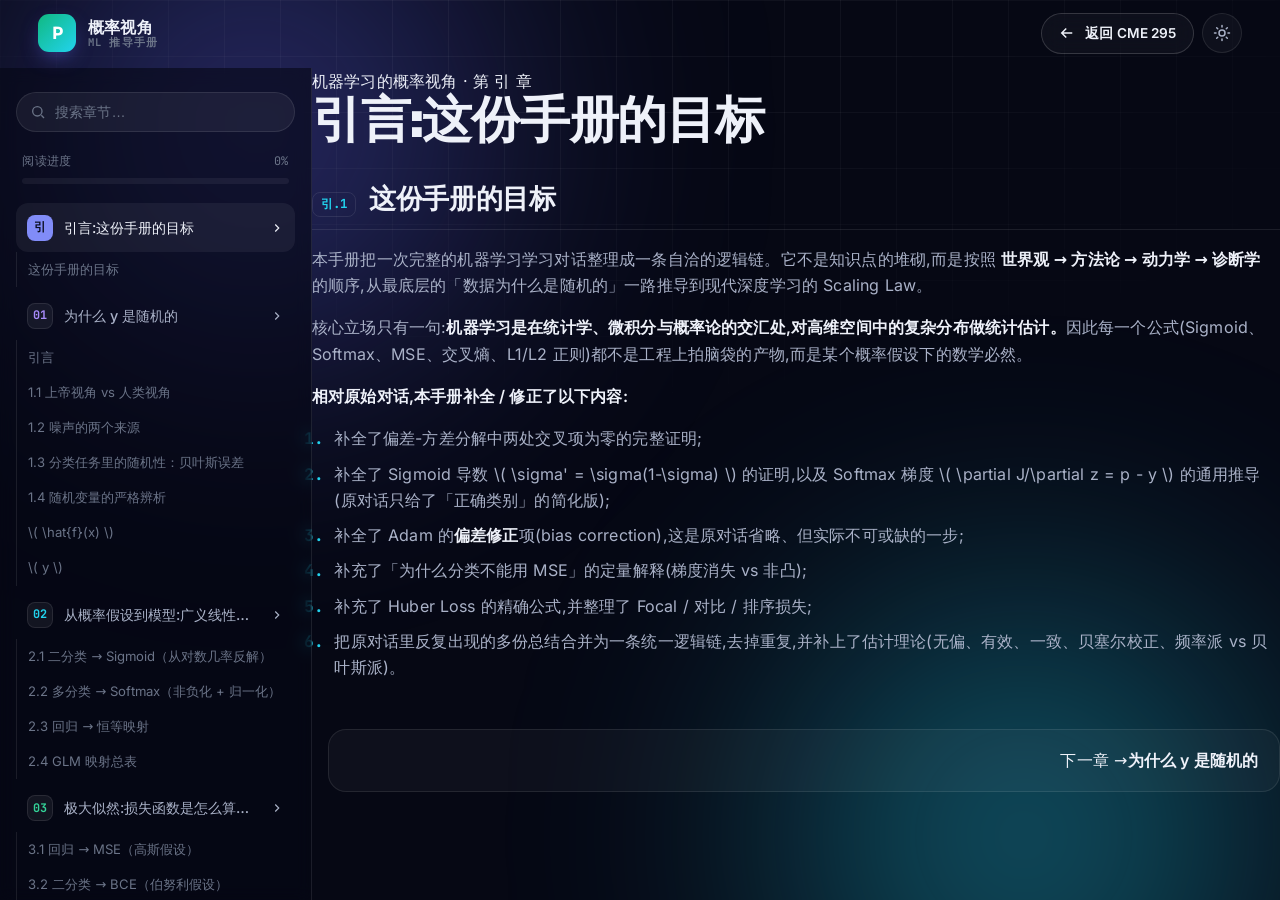
==== handbook.html @ c5d2d742 "Add standalone ML probability handbook (Chinese) + landing entry A companion study page at handbook." ====
<!DOCTYPE html>
<html lang="zh-CN" data-theme="dark">
<head>
  <meta charset="UTF-8" />
  <meta name="viewport" content="width=device-width, initial-scale=1.0" />
  <title>机器学习的概率视角 · 硬核推导手册</title>
  <meta name="description" content="从「承认 y 是随机的」到 Scaling Law 的完整逻辑链 —— 一份把机器学习当成高维空间统计估计来讲的中文推导手册。CME 295 学习站的数学基础篇。" />
  <meta name="theme-color" content="#060814" />
  <meta property="og:type" content="website" />
  <meta property="og:title" content="机器学习的概率视角 · 硬核推导手册" />
  <meta property="og:description" content="从「承认 y 是随机的」到 Scaling Law 的完整逻辑链。" />
  <meta property="og:image" content="https://jliu17456-ai.github.io/stanford-cme295-llm/assets/og.png" />
  <meta name="twitter:card" content="summary_large_image" />
  <meta name="twitter:image" content="https://jliu17456-ai.github.io/stanford-cme295-llm/assets/og.png" />
  <link rel="icon" href="data:image/svg+xml,<svg xmlns='http://www.w3.org/2000/svg' viewBox='0 0 100 100'><rect width='100' height='100' rx='24' fill='%2310b981'/><text x='50' y='70' font-size='52' text-anchor='middle' fill='white' font-family='sans-serif' font-weight='bold'>P</text></svg>" />

  <link rel="stylesheet" href="css/fonts.css" />
  <link rel="stylesheet" href="css/main.css" />

  <!-- MathJax -->
  <script>
    window.MathJax = {
      tex: { inlineMath: [["\\(", "\\)"]], displayMath: [["\\[", "\\]"]] },
      options: { skipHtmlTags: ["script", "noscript", "style", "textarea", "pre", "code"] },
      svg: { fontCache: "global" },
      startup: { typeset: false },
    };
  </script>
  <script async src="vendor/mathjax/tex-svg.js"></script>
</head>
<body>
  <div class="bg-aurora"></div>
  <div class="bg-grid"></div>
  <div class="read-progress" id="readProgress" aria-hidden="true"></div>

  <!-- NAV -->
  <header class="nav scrolled" id="nav">
    <div class="container">
      <a class="brand" href="index.html" aria-label="返回首页">
        <span class="brand-logo" style="background:linear-gradient(135deg,#10b981,#22d3ee);">P</span>
        <span class="brand-text"><b>概率视角</b><span>ML 推导手册</span></span>
      </a>
      <div style="display:flex;gap:.5rem;align-items:center;margin-left:auto;">
        <a class="btn btn-ghost" href="index.html" style="padding:.5rem 1rem;font-size:.85rem;">
          <svg viewBox="0 0 24 24" width="16" height="16" fill="none" stroke="currentColor" stroke-width="2"><path d="M19 12H5M11 6l-6 6 6 6"/></svg>
          <span>返回 CME 295</span>
        </a>
        <button class="icon-btn" id="themeBtn" title="切换主题"></button>
      </div>
    </div>
  </header>

  <!-- MOBILE BAR -->
  <div class="mobile-bar">
    <button class="menu-btn" id="sidebarToggle">
      <svg viewBox="0 0 24 24" fill="none" stroke="currentColor" stroke-width="2"><path d="M3 12h18M3 6h18M3 18h18"/></svg>
      <span>目录</span>
    </button>
    <span class="mb-title" id="mobileTitle"></span>
  </div>

  <div class="sidebar-backdrop" id="backdrop"></div>

  <!-- SHELL -->
  <div class="learn-shell">
    <aside class="sidebar" id="sidebar">
      <div class="search-box">
        <svg viewBox="0 0 24 24" fill="none" stroke="currentColor" stroke-width="2"><circle cx="11" cy="11" r="7"/><path d="M21 21l-4-4"/></svg>
        <input type="search" id="search" placeholder="搜索章节…" aria-label="搜索" />
      </div>

      <div class="progress-wrap">
        <div class="progress-label">
          <span>阅读进度</span>
          <span id="progressPct">0%</span>
        </div>
        <div class="progress-track"><div class="progress-fill" id="progressFill"></div></div>
      </div>

      <nav id="navTree" aria-label="手册目录"><!-- rendered by JS --></nav>

      <div class="sidebar-foot">
        <div class="kbd-hints">
          <kbd>←</kbd><kbd>→</kbd>
          <span style="font-size:.68rem;color:var(--text-faint);align-self:center;">切换章节 · </span>
          <kbd>/</kbd>
          <span style="font-size:.68rem;color:var(--text-faint);align-self:center;">搜索</span>
        </div>
      </div>
    </aside>

    <main class="content" id="content"><!-- rendered by JS --></main>
  </div>

  <script src="js/handbook.js"></script>
  <script src="js/common.js"></script>
  <script src="js/handbook-page.js"></script>
</body>
</html>
---- css/fonts.css ----
/* Self-hosted fonts (latin subset) — no external CDN dependency.
   Sora = display/headings · Inter = body · JetBrains Mono = code/labels. */

@font-face { font-family: "Sora"; font-style: normal; font-weight: 400; font-display: swap; src: url("../vendor/fonts/sora-latin-400-normal.woff2") format("woff2"); }
@font-face { font-family: "Sora"; font-style: normal; font-weight: 500; font-display: swap; src: url("../vendor/fonts/sora-latin-500-normal.woff2") format("woff2"); }
@font-face { font-family: "Sora"; font-style: normal; font-weight: 600; font-display: swap; src: url("../vendor/fonts/sora-latin-600-normal.woff2") format("woff2"); }
@font-face { font-family: "Sora"; font-style: normal; font-weight: 700; font-display: swap; src: url("../vendor/fonts/sora-latin-700-normal.woff2") format("woff2"); }
@font-face { font-family: "Sora"; font-style: normal; font-weight: 800; font-display: swap; src: url("../vendor/fonts/sora-latin-800-normal.woff2") format("woff2"); }

@font-face { font-family: "Inter"; font-style: normal; font-weight: 400; font-display: swap; src: url("../vendor/fonts/inter-latin-400-normal.woff2") format("woff2"); }
@font-face { font-family: "Inter"; font-style: normal; font-weight: 500; font-display: swap; src: url("../vendor/fonts/inter-latin-500-normal.woff2") format("woff2"); }
@font-face { font-family: "Inter"; font-style: normal; font-weight: 600; font-display: swap; src: url("../vendor/fonts/inter-latin-600-normal.woff2") format("woff2"); }

@font-face { font-family: "JetBrains Mono"; font-style: normal; font-weight: 400; font-display: swap; src: url("../vendor/fonts/jetbrains-mono-latin-400-normal.woff2") format("woff2"); }
@font-face { font-family: "JetBrains Mono"; font-style: normal; font-weight: 600; font-display: swap; src: url("../vendor/fonts/jetbrains-mono-latin-600-normal.woff2") format("woff2"); }
@font-face { font-family: "JetBrains Mono"; font-style: normal; font-weight: 700; font-display: swap; src: url("../vendor/fonts/jetbrains-mono-latin-700-normal.woff2") format("woff2"); }
---- css/main.css ----
/* =============================================================================
   CME 295 · Transformers & LLMs — Learning Site
   Design system + components. Dark-first, with a light theme via [data-theme].
   ========================================================================== */

/* ---------- Design tokens ---------- */
:root {
  /* Brand gradient */
  --grad-1: #6366f1; /* indigo  */
  --grad-2: #8b5cf6; /* violet  */
  --grad-3: #22d3ee; /* cyan    */
  --grad-warm: #f472b6; /* pink accent */
  --cardinal: #b3242b; /* Stanford cardinal */

  /* Dark theme (default) */
  --bg: #060814;
  --bg-2: #0a0e1f;
  --surface: rgba(255, 255, 255, 0.035);
  --surface-2: rgba(255, 255, 255, 0.06);
  --surface-solid: #11152a;
  --border: rgba(255, 255, 255, 0.09);
  --border-strong: rgba(255, 255, 255, 0.16);
  --text: #eef1f9;
  --text-dim: #aab2c8;
  --text-faint: #6b7488;
  --shadow: 0 24px 60px -20px rgba(0, 0, 0, 0.7);
  --glow: 0 0 0 1px rgba(139, 92, 246, 0.25), 0 18px 50px -16px rgba(99, 102, 241, 0.45);

  /* Type */
  --font-display: "Sora", "Inter", system-ui, -apple-system, sans-serif;
  --font-body: "Inter", system-ui, -apple-system, "Segoe UI", sans-serif;
  --font-mono: "JetBrains Mono", "SFMono-Regular", ui-monospace, monospace;

  /* Layout */
  --maxw: 1180px;
  --radius: 18px;
  --radius-sm: 12px;
  --radius-lg: 28px;
  --nav-h: 68px;
  --ease: cubic-bezier(0.22, 1, 0.36, 1);
}

[data-theme="light"] {
  --bg: #f7f8fc;
  --bg-2: #eef1f9;
  --surface: rgba(20, 24, 48, 0.025);
  --surface-2: rgba(20, 24, 48, 0.05);
  --surface-solid: #ffffff;
  --border: rgba(15, 20, 45, 0.1);
  --border-strong: rgba(15, 20, 45, 0.18);
  --text: #0e1430;
  --text-dim: #4a5374;
  --text-faint: #8089a3;
  --shadow: 0 24px 50px -24px rgba(30, 30, 80, 0.25);
  --glow: 0 0 0 1px rgba(139, 92, 246, 0.2), 0 18px 44px -18px rgba(99, 102, 241, 0.3);
}

/* ---------- Reset ---------- */
*,
*::before,
*::after { box-sizing: border-box; }
* { margin: 0; }
html { scroll-behavior: smooth; -webkit-text-size-adjust: 100%; scroll-padding-top: calc(var(--nav-h) + 14px); }
html:focus-within { scroll-behavior: smooth; }

body {
  font-family: var(--font-body);
  background: var(--bg);
  color: var(--text);
  line-height: 1.65;
  font-size: 16px;
  letter-spacing: 0.01em;
  -webkit-font-smoothing: antialiased;
  text-rendering: optimizeLegibility;
  overflow-x: hidden;
  min-height: 100vh;
  transition: background 0.5s var(--ease), color 0.3s var(--ease);
}

img,
svg { display: block; max-width: 100%; }
a { color: inherit; text-decoration: none; }
button { font: inherit; cursor: pointer; border: none; background: none; color: inherit; }
ul { list-style: none; padding: 0; }

::selection { background: rgba(139, 92, 246, 0.35); color: #fff; }

/* ---------- Ambient background ---------- */
.bg-aurora {
  position: fixed;
  inset: 0;
  z-index: -2;
  overflow: hidden;
  pointer-events: none;
}
.bg-aurora::before,
.bg-aurora::after {
  content: "";
  position: absolute;
  width: 60vw;
  height: 60vw;
  border-radius: 50%;
  filter: blur(120px);
  opacity: 0.5;
  will-change: transform;
}
.bg-aurora::before {
  top: -20vw;
  left: -10vw;
  background: radial-gradient(circle, var(--grad-1), transparent 65%);
  animation: drift1 22s ease-in-out infinite alternate;
}
.bg-aurora::after {
  bottom: -25vw;
  right: -10vw;
  background: radial-gradient(circle, var(--grad-3), transparent 65%);
  animation: drift2 26s ease-in-out infinite alternate;
}
[data-theme="light"] .bg-aurora::before,
[data-theme="light"] .bg-aurora::after { opacity: 0.28; }

.bg-grid {
  position: fixed;
  inset: 0;
  z-index: -1;
  pointer-events: none;
  background-image:
    linear-gradient(to right, var(--border) 1px, transparent 1px),
    linear-gradient(to bottom, var(--border) 1px, transparent 1px);
  background-size: 56px 56px;
  -webkit-mask-image: radial-gradient(ellipse 80% 60% at 50% 0%, #000 25%, transparent 80%);
  mask-image: radial-gradient(ellipse 80% 60% at 50% 0%, #000 25%, transparent 80%);
  opacity: 0.5;
}

@keyframes drift1 {
  to { transform: translate(12vw, 10vh) scale(1.15); }
}
@keyframes drift2 {
  to { transform: translate(-10vw, -8vh) scale(1.2); }
}

/* ---------- Utilities ---------- */
.container { width: min(var(--maxw), 92vw); margin-inline: auto; }
.gradient-text {
  background: linear-gradient(120deg, var(--grad-1), var(--grad-2) 45%, var(--grad-3));
  -webkit-background-clip: text;
  background-clip: text;
  color: transparent;
}
.eyebrow {
  display: inline-flex;
  align-items: center;
  gap: 0.5rem;
  font-family: var(--font-mono);
  font-size: 0.72rem;
  letter-spacing: 0.22em;
  text-transform: uppercase;
  color: var(--text-dim);
  padding: 0.4rem 0.85rem;
  border: 1px solid var(--border);
  border-radius: 100px;
  background: var(--surface);
  backdrop-filter: blur(8px);
}
.eyebrow .dot {
  width: 7px; height: 7px; border-radius: 50%;
  background: var(--grad-3);
  box-shadow: 0 0 12px var(--grad-3);
  animation: pulse 2.4s ease-in-out infinite;
}
@keyframes pulse { 50% { opacity: 0.35; transform: scale(0.8); } }

/* ---------- Buttons ---------- */
.btn {
  display: inline-flex;
  align-items: center;
  gap: 0.55rem;
  padding: 0.85rem 1.5rem;
  border-radius: 100px;
  font-weight: 600;
  font-size: 0.95rem;
  letter-spacing: 0.01em;
  transition: transform 0.25s var(--ease), box-shadow 0.25s var(--ease), background 0.25s var(--ease);
  white-space: nowrap;
}
.btn svg { width: 18px; height: 18px; }
.btn-primary {
  background: linear-gradient(120deg, var(--grad-1), var(--grad-2) 55%, var(--grad-3));
  color: #fff;
  box-shadow: 0 12px 30px -10px rgba(99, 102, 241, 0.7);
  background-size: 160% 160%;
}
.btn-primary:hover {
  transform: translateY(-2px);
  box-shadow: 0 18px 40px -10px rgba(139, 92, 246, 0.8);
  background-position: 100% 0;
}
.btn-ghost {
  background: var(--surface);
  border: 1px solid var(--border-strong);
  color: var(--text);
  backdrop-filter: blur(10px);
}
.btn-ghost:hover { transform: translateY(-2px); background: var(--surface-2); border-color: var(--grad-2); }

/* ---------- Navbar ---------- */
.nav {
  position: sticky;
  top: 0;
  z-index: 100;
  height: var(--nav-h);
  display: flex;
  align-items: center;
  transition: background 0.3s var(--ease), border-color 0.3s var(--ease), backdrop-filter 0.3s;
  border-bottom: 1px solid transparent;
}
.nav.scrolled {
  background: color-mix(in srgb, var(--bg) 72%, transparent);
  backdrop-filter: blur(18px) saturate(150%);
  border-bottom-color: var(--border);
}
.nav .container { display: flex; align-items: center; gap: 1.5rem; width: min(1280px, 94vw); }
.brand { display: flex; align-items: center; gap: 0.7rem; font-family: var(--font-display); font-weight: 700; }
.brand-logo {
  width: 38px; height: 38px;
  border-radius: 11px;
  display: grid; place-items: center;
  background: linear-gradient(135deg, var(--grad-1), var(--grad-3));
  color: #fff;
  font-size: 1.05rem;
  box-shadow: 0 8px 22px -8px rgba(99, 102, 241, 0.8);
  flex: none;
}
.brand-text { display: flex; flex-direction: column; line-height: 1.05; }
.brand-text b { font-size: 1.02rem; letter-spacing: 0.02em; }
.brand-text span { font-size: 0.66rem; color: var(--text-faint); font-family: var(--font-mono); letter-spacing: 0.12em; }
.nav-links { display: flex; gap: 0.35rem; margin-left: auto; align-items: center; }
.nav-links a {
  padding: 0.5rem 0.9rem;
  border-radius: 100px;
  font-size: 0.9rem;
  color: var(--text-dim);
  font-weight: 500;
  transition: color 0.2s, background 0.2s;
}
.nav-links a:hover { color: var(--text); background: var(--surface); }
.icon-btn {
  width: 40px; height: 40px;
  border-radius: 50%;
  display: grid; place-items: center;
  background: var(--surface);
  border: 1px solid var(--border);
  color: var(--text-dim);
  transition: all 0.25s var(--ease);
}
.icon-btn:hover { color: var(--text); border-color: var(--grad-2); transform: translateY(-1px); }
.icon-btn svg { width: 18px; height: 18px; }
.lang-btn { width: auto; padding: 0 0.85rem; font-family: var(--font-mono); font-size: 0.78rem; font-weight: 600; letter-spacing: 0.05em; }

.nav-toggle { display: none; }

/* ---------- Hero ---------- */
.hero { position: relative; padding: clamp(3.5rem, 9vw, 7rem) 0 clamp(3rem, 6vw, 5rem); overflow: hidden; }
.hero-canvas {
  position: absolute; inset: 0; width: 100%; height: 100%;
  z-index: 0; pointer-events: none; opacity: 0.9;
  -webkit-mask-image: radial-gradient(120% 90% at 75% 35%, #000 30%, transparent 75%);
  mask-image: radial-gradient(120% 90% at 75% 35%, #000 30%, transparent 75%);
}
.hero-inner { max-width: 880px; position: relative; z-index: 1; }
.hero h1 {
  font-family: var(--font-display);
  font-weight: 800;
  font-size: clamp(2.6rem, 6.5vw, 5rem);
  line-height: 1.04;
  letter-spacing: -0.025em;
  margin: 1.4rem 0 1.2rem;
}
.hero p.lede {
  font-size: clamp(1.05rem, 2vw, 1.3rem);
  color: var(--text-dim);
  max-width: 640px;
  margin-bottom: 2.2rem;
}
.hero-cta { display: flex; flex-wrap: wrap; gap: 0.9rem; align-items: center; }
.hero-stats {
  display: flex;
  flex-wrap: wrap;
  gap: clamp(1.5rem, 4vw, 3rem);
  margin-top: 3.5rem;
  padding-top: 2.2rem;
  border-top: 1px solid var(--border);
}
.stat b {
  display: block;
  font-family: var(--font-display);
  font-size: clamp(1.6rem, 3.5vw, 2.3rem);
  font-weight: 700;
  line-height: 1;
}
.stat span { font-size: 0.82rem; color: var(--text-faint); letter-spacing: 0.04em; }

/* ---------- Section scaffolding ---------- */
.section { padding: clamp(3.5rem, 8vw, 6.5rem) 0; position: relative; }
.section-head { max-width: 680px; margin-bottom: 3rem; }
.section-head.center { margin-inline: auto; text-align: center; }
.section-head h2 {
  font-family: var(--font-display);
  font-weight: 700;
  font-size: clamp(1.9rem, 4vw, 2.9rem);
  letter-spacing: -0.02em;
  line-height: 1.1;
  margin: 0.9rem 0 0.8rem;
}
.section-head p { color: var(--text-dim); font-size: 1.05rem; }

/* ---------- Outcome cards ---------- */
.outcomes-grid {
  display: grid;
  grid-template-columns: repeat(auto-fit, minmax(240px, 1fr));
  gap: 1.2rem;
}
.outcome {
  padding: 1.8rem;
  border-radius: var(--radius);
  background: var(--surface);
  border: 1px solid var(--border);
  transition: transform 0.35s var(--ease), border-color 0.35s, background 0.35s;
}
.outcome:hover { transform: translateY(-5px); border-color: var(--border-strong); background: var(--surface-2); }
.outcome .ico {
  width: 48px; height: 48px;
  border-radius: 13px;
  display: grid; place-items: center;
  background: linear-gradient(135deg, rgba(99,102,241,0.22), rgba(34,211,238,0.18));
  border: 1px solid var(--border);
  margin-bottom: 1.1rem;
}
.outcome .ico svg { width: 24px; height: 24px; stroke: var(--grad-3); }
.outcome h3 { font-family: var(--font-display); font-size: 1.1rem; margin-bottom: 0.5rem; }
.outcome p { font-size: 0.92rem; color: var(--text-dim); }

/* ---------- Companion handbook band ---------- */
.companion { position: relative; display: block; overflow: hidden; border-radius: var(--radius-lg); border: 1px solid var(--border-strong); background: linear-gradient(135deg, color-mix(in srgb, #10b981 13%, var(--surface)), var(--surface) 60%); padding: clamp(1.6rem, 4vw, 3rem); box-shadow: var(--shadow); transition: transform 0.3s var(--ease), border-color 0.3s; }
.companion:hover { transform: translateY(-3px); border-color: color-mix(in srgb, #10b981 55%, var(--border-strong)); }
.companion-glow { position: absolute; right: -8%; top: -50%; width: 45%; height: 200%; background: radial-gradient(circle, rgba(16, 185, 129, 0.18), transparent 70%); pointer-events: none; }
.companion-main { position: relative; max-width: 760px; }
.companion h2 { font-size: clamp(1.6rem, 4vw, 2.5rem); margin: 0.3rem 0 0.7rem; line-height: 1.1; background: linear-gradient(120deg, #10b981, #22d3ee); -webkit-background-clip: text; background-clip: text; color: transparent; }
.companion p { color: var(--text-dim); margin-bottom: 1.2rem; max-width: 660px; }
.companion-stats { display: flex; flex-wrap: wrap; gap: 1.6rem; margin-bottom: 1.5rem; font-size: 0.9rem; color: var(--text-dim); align-items: baseline; }
.companion-stats b { font-family: var(--font-display); font-size: 1.35rem; color: var(--text); margin-right: 0.15rem; }
.companion-btn { background: linear-gradient(135deg, #10b981, #22d3ee) !important; box-shadow: 0 10px 30px -10px rgba(16, 185, 129, 0.7) !important; }

/* ---------- Interactive attention demo ---------- */
.attn {
  position: relative;
  max-width: 720px;
  margin: 0 auto;
  border-radius: var(--radius-lg);
  background: var(--surface);
  border: 1px solid var(--border);
  box-shadow: var(--shadow);
  overflow: hidden;
}
.attn-svg { position: absolute; inset: 0; width: 100%; height: 100%; z-index: 1; pointer-events: none; overflow: visible; }
.attn-sentence {
  position: relative; z-index: 2;
  display: flex; flex-wrap: wrap; gap: 0.6rem 0.7rem;
  justify-content: center; align-items: center;
  padding: 3.2rem 1.6rem 2.4rem;
}
.attn-token {
  position: relative;
  font-family: var(--font-display);
  font-size: clamp(1rem, 2.4vw, 1.45rem);
  font-weight: 600;
  padding: 0.5rem 0.85rem;
  border-radius: 12px;
  border: 1px solid var(--border);
  background: var(--surface-2);
  color: var(--text);
  cursor: pointer;
  overflow: hidden;
  transition: transform 0.2s var(--ease), background 0.25s var(--ease), border-color 0.25s, box-shadow 0.25s;
}
.attn-token:hover { transform: translateY(-2px); }
.attn-token .bar {
  position: absolute; left: 0; bottom: 0; height: 3px; width: 100%;
  background: linear-gradient(90deg, var(--grad-2), var(--grad-3));
  transform: scaleX(0); transform-origin: left;
  transition: transform 0.35s var(--ease);
}
.attn-token.is-query {
  background: linear-gradient(120deg, var(--grad-1), var(--grad-2) 55%, var(--grad-3)) !important;
  color: #fff;
  border-color: transparent !important;
  box-shadow: 0 10px 26px -10px rgba(139, 92, 246, 0.8);
  transform: translateY(-3px) scale(1.04);
}
.attn-token.is-query .bar { opacity: 0; }
.attn-foot {
  display: flex; flex-wrap: wrap; align-items: center; gap: 0.5rem;
  justify-content: center;
  padding: 0 1.5rem 1.7rem;
  font-size: 0.86rem; color: var(--text-dim);
}
.attn-foot .attn-q { font-family: var(--font-mono); font-size: 0.74rem; letter-spacing: 0.1em; text-transform: uppercase; color: var(--text-faint); }
.attn-foot strong { font-family: var(--font-display); color: var(--text); padding: 0.1rem 0.5rem; border-radius: 7px; background: var(--surface-2); border: 1px solid var(--border); }
.attn-foot .attn-tip { width: 100%; text-align: center; font-size: 0.78rem; color: var(--text-faint); margin-top: 0.2rem; }

/* ---------- Curriculum cards ---------- */
.lectures-grid {
  display: grid;
  grid-template-columns: repeat(auto-fill, minmax(330px, 1fr));
  gap: 1.3rem;
}
.lecture-card {
  position: relative;
  display: flex;
  flex-direction: column;
  padding: 1.7rem;
  border-radius: var(--radius);
  background: var(--surface);
  border: 1px solid var(--border);
  overflow: hidden;
  transition: transform 0.4s var(--ease), border-color 0.4s, box-shadow 0.4s;
}
.lecture-card::before {
  content: "";
  position: absolute;
  inset: 0;
  background: radial-gradient(120% 100% at 0 0, var(--accent-soft, rgba(99,102,241,0.12)), transparent 55%);
  opacity: 0;
  transition: opacity 0.4s var(--ease);
}
.lecture-card:hover { transform: translateY(-6px); border-color: var(--border-strong); box-shadow: var(--shadow); }
.lecture-card:hover::before { opacity: 1; }
.lecture-card > * { position: relative; z-index: 1; }
.lc-top { display: flex; align-items: center; justify-content: space-between; margin-bottom: 1rem; }
.lc-num {
  font-family: var(--font-display);
  font-size: 2.4rem;
  font-weight: 800;
  line-height: 1;
  background: linear-gradient(135deg, var(--accent, var(--grad-2)), transparent 140%);
  -webkit-background-clip: text;
  background-clip: text;
  color: transparent;
  opacity: 0.9;
}
.lc-meta { text-align: right; font-size: 0.72rem; color: var(--text-faint); font-family: var(--font-mono); }
.lc-meta .dur { display: inline-flex; align-items: center; gap: 0.3rem; }
.lecture-card h3 { font-family: var(--font-display); font-size: 1.22rem; margin-bottom: 0.5rem; line-height: 1.2; }
.lecture-card .tagline { font-size: 0.9rem; color: var(--text-dim); margin-bottom: 1.1rem; flex: 1; }
.lc-tags { display: flex; flex-wrap: wrap; gap: 0.4rem; margin-bottom: 1.2rem; }
.lc-tag {
  font-size: 0.7rem;
  padding: 0.25rem 0.6rem;
  border-radius: 100px;
  background: var(--surface-2);
  border: 1px solid var(--border);
  color: var(--text-dim);
  font-family: var(--font-mono);
}
.lc-go {
  display: inline-flex; align-items: center; gap: 0.45rem;
  font-size: 0.86rem; font-weight: 600;
  color: var(--accent, var(--grad-3));
  transition: gap 0.25s var(--ease);
}
.lecture-card:hover .lc-go { gap: 0.8rem; }

/* Accent palette per lecture */
.accent-indigo  { --accent: #818cf8; --accent-soft: rgba(99,102,241,0.16); }
.accent-violet  { --accent: #a78bfa; --accent-soft: rgba(139,92,246,0.16); }
.accent-cyan    { --accent: #22d3ee; --accent-soft: rgba(34,211,238,0.16); }
.accent-emerald { --accent: #34d399; --accent-soft: rgba(16,185,129,0.16); }
.accent-amber   { --accent: #fbbf24; --accent-soft: rgba(245,158,11,0.16); }
.accent-rose    { --accent: #fb7185; --accent-soft: rgba(244,63,94,0.16); }
.accent-sky     { --accent: #38bdf8; --accent-soft: rgba(56,189,248,0.16); }
.accent-teal    { --accent: #2dd4bf; --accent-soft: rgba(45,212,191,0.16); }
.accent-fuchsia { --accent: #e879f9; --accent-soft: rgba(232,121,249,0.16); }

/* ---------- Instructors / resources ---------- */
.split { display: grid; grid-template-columns: 1fr 1fr; gap: 1.3rem; }
.panel {
  padding: 2rem;
  border-radius: var(--radius);
  background: var(--surface);
  border: 1px solid var(--border);
}
.panel h3 { font-family: var(--font-display); font-size: 1.3rem; margin-bottom: 0.4rem; }
.panel p { color: var(--text-dim); font-size: 0.95rem; margin-bottom: 1.4rem; }
.people { display: flex; gap: 1rem; flex-wrap: wrap; }
.person { display: flex; align-items: center; gap: 0.8rem; }
.avatar {
  width: 46px; height: 46px; border-radius: 50%;
  display: grid; place-items: center;
  font-family: var(--font-display); font-weight: 700;
  background: linear-gradient(135deg, var(--grad-2), var(--grad-3));
  color: #fff;
}
.person b { font-size: 0.95rem; }
.person span { font-size: 0.78rem; color: var(--text-faint); display: block; }
.res-list { display: flex; flex-direction: column; gap: 0.7rem; }
.res-link {
  display: flex; align-items: center; gap: 0.85rem;
  padding: 0.9rem 1rem;
  border-radius: var(--radius-sm);
  background: var(--surface-2);
  border: 1px solid var(--border);
  transition: all 0.25s var(--ease);
}
.res-link:hover { border-color: var(--grad-2); transform: translateX(4px); }
.res-link .ri { width: 36px; height: 36px; border-radius: 10px; display: grid; place-items: center; background: var(--surface); flex: none; }
.res-link .ri svg { width: 18px; height: 18px; stroke: var(--grad-3); }
.res-link .rt b { font-size: 0.92rem; display: block; }
.res-link .rt span { font-size: 0.78rem; color: var(--text-faint); }
.res-link .arr { margin-left: auto; color: var(--text-faint); transition: transform 0.25s; }
.res-link:hover .arr { transform: translate(3px, -3px); }

/* ---------- Footer ---------- */
.footer { border-top: 1px solid var(--border); padding: 3rem 0 2.5rem; margin-top: 2rem; }
.footer .container { display: flex; flex-wrap: wrap; gap: 2rem; justify-content: space-between; align-items: start; }
.footer p { color: var(--text-faint); font-size: 0.85rem; max-width: 420px; }
.footer a { color: var(--text-dim); }
.footer a:hover { color: var(--text); }
.footer .disc { font-size: 0.76rem; margin-top: 1rem; }
.foot-links { display: flex; gap: 1.4rem; flex-wrap: wrap; font-size: 0.88rem; }

/* ---------- Reveal animation ---------- */
.reveal { opacity: 0; transform: translateY(26px); transition: opacity 0.8s var(--ease), transform 0.8s var(--ease); }
.reveal.in { opacity: 1; transform: none; }
.reveal.d1 { transition-delay: 0.08s; }
.reveal.d2 { transition-delay: 0.16s; }
.reveal.d3 { transition-delay: 0.24s; }

@media (prefers-reduced-motion: reduce) {
  .reveal { opacity: 1; transform: none; transition: none; }
  .bg-aurora::before, .bg-aurora::after { animation: none; }
  html { scroll-behavior: auto; }
}

/* ---------- Command palette (⌘K) ---------- */
.cmdk-trigger { width: auto; gap: 0.5rem; padding: 0 0.7rem; }
.cmdk-trigger svg { width: 16px; height: 16px; }
.cmdk-kbd { font-family: var(--font-mono); font-size: 0.7rem; color: var(--text-faint); }
.cmdk {
  position: fixed; inset: 0; z-index: 300;
  display: flex; align-items: flex-start; justify-content: center;
  padding: clamp(3rem, 12vh, 9rem) 1rem 1rem;
}
.cmdk[hidden] { display: none; }
.cmdk-backdrop { position: absolute; inset: 0; background: rgba(3, 5, 14, 0.6); backdrop-filter: blur(6px); animation: fade 0.2s var(--ease); }
.cmdk-panel {
  position: relative; width: min(620px, 100%);
  background: var(--surface-solid); border: 1px solid var(--border-strong);
  border-radius: var(--radius); box-shadow: 0 40px 90px -20px rgba(0,0,0,0.7);
  overflow: hidden; animation: pop 0.22s var(--ease);
}
@keyframes fade { from { opacity: 0; } }
@keyframes pop { from { opacity: 0; transform: translateY(-12px) scale(0.98); } }
.cmdk-input { display: flex; align-items: center; gap: 0.7rem; padding: 1rem 1.2rem; border-bottom: 1px solid var(--border); }
.cmdk-input svg { width: 19px; height: 19px; stroke: var(--text-faint); flex: none; }
.cmdk-input input { flex: 1; background: none; border: none; outline: none; color: var(--text); font-size: 1.05rem; font-family: var(--font-body); }
.cmdk-list { max-height: min(52vh, 420px); overflow-y: auto; padding: 0.5rem; scrollbar-width: thin; }
.cmdk-item {
  display: flex; align-items: center; gap: 0.8rem;
  padding: 0.65rem 0.8rem; border-radius: var(--radius-sm);
  cursor: pointer;
}
.cmdk-item.sel { background: var(--surface-2); }
.cmdk-lead {
  width: 28px; height: 28px; flex: none; border-radius: 8px;
  display: grid; place-items: center;
  font-family: var(--font-mono); font-size: 0.74rem; font-weight: 700;
  background: var(--surface-2); border: 1px solid var(--border);
  color: var(--accent, var(--text-dim));
}
.cmdk-item.sel .cmdk-lead { background: var(--accent, var(--grad-2)); color: #0a0e1f; border-color: transparent; }
.cmdk-text { flex: 1; min-width: 0; }
.cmdk-text b { display: block; font-size: 0.95rem; font-weight: 600; white-space: nowrap; overflow: hidden; text-overflow: ellipsis; }
.cmdk-text span { font-size: 0.76rem; color: var(--text-faint); }
.cmdk-go { color: var(--text-faint); opacity: 0; transition: opacity 0.15s; }
.cmdk-item.sel .cmdk-go { opacity: 1; color: var(--accent, var(--grad-3)); }
.cmdk-empty { padding: 1.4rem; text-align: center; color: var(--text-faint); font-size: 0.9rem; }
.cmdk-foot { display: flex; gap: 1.2rem; padding: 0.7rem 1.2rem; border-top: 1px solid var(--border); font-size: 0.74rem; color: var(--text-faint); }
.cmdk-foot kbd { font-family: var(--font-mono); background: var(--surface-2); border: 1px solid var(--border); border-radius: 5px; padding: 0.05rem 0.35rem; margin-right: 0.15rem; }
@media (max-width: 600px) { .cmdk-kbd { display: none; } }

/* =============================================================================
   LEARN PAGE
   ========================================================================== */
/* Reading progress (top of viewport) */
.read-progress {
  position: fixed; top: 0; left: 0; height: 3px; width: 0;
  z-index: 200;
  background: linear-gradient(90deg, var(--grad-1), var(--grad-2), var(--grad-3));
  box-shadow: 0 0 10px rgba(99, 102, 241, 0.6);
  transition: width 0.1s linear;
}
/* Keyboard hint chips in the sidebar footer */
.kbd-hints { display: flex; flex-wrap: wrap; gap: 0.4rem; margin-top: 0.9rem; justify-content: center; }
.kbd-hints kbd {
  font-family: var(--font-mono); font-size: 0.68rem;
  padding: 0.15rem 0.45rem; border-radius: 6px;
  background: var(--surface-2); border: 1px solid var(--border);
  color: var(--text-faint);
}
.learn-shell { display: grid; grid-template-columns: 312px 1fr; min-height: calc(100vh - var(--nav-h)); }

.sidebar {
  position: sticky;
  top: var(--nav-h);
  height: calc(100vh - var(--nav-h));
  overflow-y: auto;
  border-right: 1px solid var(--border);
  padding: 1.5rem 1rem 3rem;
  background: color-mix(in srgb, var(--bg) 60%, transparent);
  backdrop-filter: blur(8px);
  scrollbar-width: thin;
}
.sidebar::-webkit-scrollbar { width: 8px; }
.sidebar::-webkit-scrollbar-thumb { background: var(--border-strong); border-radius: 8px; }

.search-box { position: relative; margin-bottom: 1.2rem; }
.search-box svg { position: absolute; left: 0.85rem; top: 50%; transform: translateY(-50%); width: 16px; height: 16px; stroke: var(--text-faint); }
.search-box input {
  width: 100%;
  padding: 0.7rem 0.9rem 0.7rem 2.4rem;
  border-radius: 100px;
  background: var(--surface-2);
  border: 1px solid var(--border);
  color: var(--text);
  font-size: 0.88rem;
  outline: none;
  transition: border-color 0.2s;
}
.search-box input:focus { border-color: var(--grad-2); }
.search-box input::placeholder { color: var(--text-faint); }

.progress-wrap { padding: 0 0.4rem 1.2rem; }
.progress-label { display: flex; justify-content: space-between; font-size: 0.74rem; color: var(--text-faint); margin-bottom: 0.45rem; font-family: var(--font-mono); }
.progress-track { height: 6px; border-radius: 100px; background: var(--surface-2); overflow: hidden; }
.progress-fill { height: 100%; width: 0; border-radius: 100px; background: linear-gradient(90deg, var(--grad-1), var(--grad-3)); transition: width 0.6s var(--ease); }

.nav-group { margin-bottom: 0.3rem; }
.nav-lecture {
  display: flex; align-items: center; gap: 0.7rem;
  width: 100%;
  padding: 0.7rem 0.7rem;
  border-radius: var(--radius-sm);
  text-align: left;
  color: var(--text-dim);
  font-size: 0.9rem;
  font-weight: 500;
  transition: background 0.2s, color 0.2s;
}
.nav-lecture:hover { background: var(--surface); color: var(--text); }
.nav-lecture.active { background: var(--surface-2); color: var(--text); }
.nav-lecture .nl-num {
  width: 26px; height: 26px; flex: none;
  border-radius: 8px;
  display: grid; place-items: center;
  font-family: var(--font-mono); font-size: 0.74rem; font-weight: 700;
  background: var(--surface-2);
  border: 1px solid var(--border);
  color: var(--accent, var(--text-dim));
}
.nav-lecture.active .nl-num { background: var(--accent, var(--grad-2)); color: #0a0e1f; border-color: transparent; }
.nav-lecture.done .nl-check { color: #34d399; }
.nl-title { flex: 1; overflow: hidden; text-overflow: ellipsis; white-space: nowrap; }
.nl-check { width: 16px; height: 16px; opacity: 0; transition: opacity 0.2s; }
.nav-lecture.done .nl-check { opacity: 1; }
.nl-caret { width: 14px; height: 14px; color: var(--text-faint); transition: transform 0.25s; }
.nav-group.open .nl-caret { transform: rotate(90deg); }
.nav-sublist {
  display: grid;
  grid-template-rows: 0fr;
  transition: grid-template-rows 0.3s var(--ease);
  margin-left: 1.95rem;
}
.nav-group.open .nav-sublist { grid-template-rows: 1fr; }
.nav-sublist > div { overflow: hidden; }
.nav-sub {
  display: block;
  width: 100%;
  text-align: left;
  padding: 0.42rem 0.7rem;
  border-left: 1.5px solid var(--border);
  font-size: 0.82rem;
  color: var(--text-faint);
  transition: color 0.2s, border-color 0.2s;
}
.nav-sub:hover { color: var(--text); }
.nav-sub.active { color: var(--accent, var(--grad-3)); border-color: var(--accent, var(--grad-3)); }

.sidebar-foot { margin-top: 1.4rem; padding: 0 0.5rem; }

/* ----- Content area ----- */
.content { min-width: 0; }
.content-inner { max-width: 820px; margin-inline: auto; padding: clamp(1.5rem, 4vw, 3rem) clamp(1.2rem, 4vw, 3rem) 5rem; animation: contentIn 0.55s var(--ease) both; }
@keyframes contentIn { from { opacity: 0; transform: translateY(14px); } to { opacity: 1; transform: none; } }
@media (prefers-reduced-motion: reduce) { .content-inner { animation: none; } }

.lec-head { margin-bottom: 2.2rem; }
.lec-head .crumbs { font-family: var(--font-mono); font-size: 0.76rem; color: var(--text-faint); letter-spacing: 0.08em; margin-bottom: 1rem; }
.lec-head .crumbs b { color: var(--accent, var(--grad-3)); }
.lec-head h1 {
  font-family: var(--font-display);
  font-weight: 800;
  font-size: clamp(2rem, 5vw, 3.1rem);
  letter-spacing: -0.025em;
  line-height: 1.08;
  margin-bottom: 0.7rem;
}
.lec-tagline { font-size: 1.1rem; color: var(--text-dim); margin-bottom: 1.3rem; }
.lec-meta-row { display: flex; flex-wrap: wrap; gap: 1.2rem; font-size: 0.82rem; color: var(--text-faint); font-family: var(--font-mono); }
.lec-meta-row span { display: inline-flex; align-items: center; gap: 0.4rem; }
.lec-meta-row svg { width: 15px; height: 15px; }

.video-frame {
  position: relative;
  aspect-ratio: 16 / 9;
  border-radius: var(--radius);
  overflow: hidden;
  border: 1px solid var(--border-strong);
  background: #05070f;
  box-shadow: var(--shadow);
  margin: 1.8rem 0 0.9rem;
}
.video-frame iframe { width: 100%; height: 100%; border: 0; }
/* Lite-YouTube facade */
.yt-facade { display: block; width: 100%; height: 100%; padding: 0; cursor: pointer; position: relative; }
.yt-thumb { width: 100%; height: 100%; object-fit: cover; opacity: 0.78; transition: opacity 0.3s var(--ease), transform 0.6s var(--ease); }
.yt-scrim { position: absolute; inset: 0; background: radial-gradient(circle at 50% 50%, transparent, rgba(5,7,15,0.45)); }
.yt-play {
  position: absolute; top: 50%; left: 50%; transform: translate(-50%, -50%);
  width: 74px; height: 74px; border-radius: 50%;
  display: grid; place-items: center;
  background: linear-gradient(135deg, var(--grad-1), var(--grad-2) 55%, var(--grad-3));
  box-shadow: 0 12px 40px -8px rgba(99, 102, 241, 0.8);
  transition: transform 0.25s var(--ease);
}
.yt-play svg { width: 30px; height: 30px; color: #fff; margin-left: 3px; }
.yt-facade:hover .yt-thumb { opacity: 1; transform: scale(1.03); }
.yt-facade:hover .yt-play { transform: translate(-50%, -50%) scale(1.1); }
.yt-link {
  display: inline-flex; align-items: center; gap: 0.4rem;
  font-size: 0.85rem; color: var(--text-faint);
  margin-bottom: 2.2rem;
  transition: color 0.2s;
}
.yt-link:hover { color: var(--accent, var(--grad-3)); }
.yt-link svg { width: 14px; height: 14px; }

.overview-box {
  padding: 1.5rem 1.6rem;
  border-radius: var(--radius);
  background: var(--surface);
  border: 1px solid var(--border);
  border-left: 3px solid var(--accent, var(--grad-2));
  margin-bottom: 2.6rem;
}
.overview-box .ob-label { font-family: var(--font-mono); font-size: 0.72rem; letter-spacing: 0.16em; text-transform: uppercase; color: var(--accent, var(--grad-3)); margin-bottom: 0.6rem; }
.overview-box p { color: var(--text-dim); font-size: 1rem; }
.overview-box p + p { margin-top: 0.7rem; }

/* Topic blocks */
.topic { scroll-margin-top: calc(var(--nav-h) + 20px); margin-bottom: 2.6rem; }
.topic-head { display: flex; align-items: baseline; gap: 0.8rem; margin-bottom: 1rem; padding-bottom: 0.7rem; border-bottom: 1px solid var(--border); }
.topic-head .ti {
  font-family: var(--font-mono); font-size: 0.78rem; font-weight: 700;
  color: var(--accent, var(--grad-3));
  border: 1px solid var(--border); border-radius: 8px;
  padding: 0.1rem 0.5rem; flex: none;
}
.topic-head h2 { font-family: var(--font-display); font-size: clamp(1.3rem, 3vw, 1.7rem); letter-spacing: -0.015em; line-height: 1.2; }
.topic-body { color: var(--text); }
.topic-body p { margin-bottom: 1rem; color: var(--text-dim); }
.topic-body strong { color: var(--text); font-weight: 650; }
.topic-body em { color: var(--text); font-style: italic; }
.topic-body ul, .topic-body ol { margin: 0 0 1.1rem 0; padding-left: 1.3rem; }
.topic-body ul { list-style: none; padding-left: 0; }
.topic-body ul li { position: relative; padding-left: 1.5rem; margin-bottom: 0.55rem; color: var(--text-dim); }
.topic-body ul li::before {
  content: ""; position: absolute; left: 0.2rem; top: 0.65rem;
  width: 6px; height: 6px; border-radius: 50%;
  background: var(--accent, var(--grad-3));
}
.topic-body ol { padding-left: 1.4rem; }
.topic-body ol li { margin-bottom: 0.55rem; color: var(--text-dim); }
.topic-body ol li::marker { color: var(--accent, var(--grad-3)); font-family: var(--font-mono); font-weight: 700; }
.topic-body code {
  font-family: var(--font-mono); font-size: 0.86em;
  background: var(--surface-2); padding: 0.12em 0.42em; border-radius: 6px;
  border: 1px solid var(--border); color: var(--text);
}
.topic-body blockquote {
  border-left: 3px solid var(--accent, var(--grad-2));
  padding: 0.7rem 1.1rem;
  margin: 0 0 1.1rem;
  background: var(--surface);
  border-radius: 0 var(--radius-sm) var(--radius-sm) 0;
  color: var(--text-dim);
  font-size: 0.95rem;
}
.topic-body blockquote strong { color: var(--accent, var(--grad-3)); }
/* Tables & inline code inside body content (used heavily by the handbook) */
.topic-body table { width: 100%; border-collapse: collapse; margin: 1.1rem 0 1.5rem; font-size: 0.88rem; display: block; overflow-x: auto; }
.topic-body th, .topic-body td { border: 1px solid var(--border); padding: 0.5rem 0.75rem; text-align: left; vertical-align: top; }
.topic-body thead th { background: var(--surface-2); color: var(--text); font-family: var(--font-display); font-weight: 600; white-space: nowrap; }
.topic-body tbody tr:nth-child(even) { background: color-mix(in srgb, var(--surface-2) 45%, transparent); }
.topic-body code { font-family: var(--font-mono); font-size: 0.85em; background: var(--surface-2); border: 1px solid var(--border); padding: 0.08em 0.4em; border-radius: 6px; }
.topic-body blockquote code { background: transparent; border: none; padding: 0; }

/* MathJax: the global `svg { display:block }` reset breaks inline math by
   forcing each formula onto its own line — restore inline flow here. */
mjx-container svg { display: inline-block; max-width: none; }
mjx-container { line-height: 0; }
.topic-body mjx-container[display="true"],
.overview-box mjx-container[display="true"] {
  display: block;
  text-align: center;
  overflow-x: auto; overflow-y: hidden;
  padding: 0.9rem 0.4rem; margin: 0.4rem 0 1.2rem;
  background: var(--surface);
  border: 1px solid var(--border);
  border-radius: var(--radius-sm);
  line-height: normal;
}

/* Takeaways */
.takeaways {
  margin-top: 2rem;
  padding: 1.7rem;
  border-radius: var(--radius);
  background: linear-gradient(135deg, var(--surface-2), var(--surface));
  border: 1px solid var(--border);
}
.takeaways h3 { font-family: var(--font-display); font-size: 1.15rem; display: flex; align-items: center; gap: 0.6rem; margin-bottom: 1.1rem; }
.takeaways h3 svg { width: 20px; height: 20px; stroke: var(--accent, var(--grad-3)); }
.takeaways li { position: relative; padding-left: 1.9rem; margin-bottom: 0.7rem; color: var(--text-dim); font-size: 0.94rem; }
.takeaways li::before {
  content: "✓";
  position: absolute; left: 0; top: 0;
  width: 22px; height: 22px;
  display: grid; place-items: center;
  border-radius: 50%;
  background: var(--accent-soft, rgba(99,102,241,0.18));
  color: var(--accent, var(--grad-3));
  font-size: 0.74rem; font-weight: 800;
}

/* Further reading */
.refs {
  margin-top: 1.3rem;
  padding: 1.6rem 1.7rem;
  border-radius: var(--radius);
  background: var(--surface);
  border: 1px solid var(--border);
}
.refs h3 { font-family: var(--font-display); font-size: 1.1rem; display: flex; align-items: center; gap: 0.6rem; margin-bottom: 1rem; }
.refs h3 svg { width: 19px; height: 19px; stroke: var(--accent, var(--grad-3)); }
.refs ul { display: grid; gap: 0.5rem; }
.refs li { padding-left: 0; }
.refs a {
  display: inline-flex; align-items: center; gap: 0.4rem;
  font-size: 0.92rem; color: var(--text-dim);
  border-bottom: 1px solid transparent;
  transition: color 0.2s, border-color 0.2s;
}
.refs a:hover { color: var(--accent, var(--grad-3)); border-color: var(--accent, var(--grad-3)); }
.refs a svg { flex: none; opacity: 0.6; }

/* Prev / next */
.lec-nav { display: flex; gap: 1rem; margin-top: 3rem; }
.lec-nav a {
  flex: 1;
  padding: 1.1rem 1.3rem;
  border-radius: var(--radius);
  background: var(--surface);
  border: 1px solid var(--border);
  transition: all 0.3s var(--ease);
}
.lec-nav a:hover { border-color: var(--border-strong); transform: translateY(-3px); background: var(--surface-2); }
.lec-nav .dir { font-size: 0.74rem; color: var(--text-faint); font-family: var(--font-mono); letter-spacing: 0.1em; text-transform: uppercase; }
.lec-nav .t { font-family: var(--font-display); font-weight: 600; margin-top: 0.3rem; }
.lec-nav .next { text-align: right; }
.lec-nav a.disabled { opacity: 0.35; pointer-events: none; }

.complete-btn {
  display: inline-flex; align-items: center; gap: 0.6rem;
  margin-top: 2rem;
  padding: 0.85rem 1.5rem;
  border-radius: 100px;
  background: var(--surface-2);
  border: 1px solid var(--border-strong);
  font-weight: 600; font-size: 0.92rem;
  transition: all 0.25s var(--ease);
}
.complete-btn:hover { transform: translateY(-2px); border-color: #34d399; }
.complete-btn svg { width: 18px; height: 18px; }
.complete-btn.done { background: rgba(52,211,153,0.14); border-color: #34d399; color: #34d399; }

/* Mobile sidebar toggle */
.sidebar-backdrop { display: none; }
.mobile-bar { display: none; }

/* ---------- Responsive ---------- */
@media (max-width: 900px) {
  .nav-links { display: none; }
  .nav-links.open {
    display: flex; flex-direction: column;
    position: absolute; top: var(--nav-h); left: 0; right: 0;
    background: var(--bg-2); border-bottom: 1px solid var(--border);
    padding: 1rem; gap: 0.3rem;
    margin-left: 0;
  }
  .nav-links.open a { padding: 0.8rem 1rem; }
  .nav-toggle { display: grid; }
  .split { grid-template-columns: 1fr; }

  .learn-shell { grid-template-columns: 1fr; }
  .sidebar {
    position: fixed; top: 0; left: 0; bottom: 0;
    width: 300px; height: 100vh; z-index: 200;
    transform: translateX(-100%);
    transition: transform 0.35s var(--ease);
    background: var(--bg-2);
    padding-top: 1.5rem;
  }
  .sidebar.open { transform: none; }
  .sidebar-backdrop {
    display: block; position: fixed; inset: 0; z-index: 150;
    background: rgba(0,0,0,0.55); opacity: 0; pointer-events: none;
    transition: opacity 0.3s;
  }
  .sidebar-backdrop.show { opacity: 1; pointer-events: auto; }
  .mobile-bar {
    display: flex; align-items: center; gap: 0.8rem;
    position: sticky; top: var(--nav-h); z-index: 90;
    padding: 0.7rem 1rem;
    background: color-mix(in srgb, var(--bg) 80%, transparent);
    backdrop-filter: blur(12px);
    border-bottom: 1px solid var(--border);
  }
  .mobile-bar .menu-btn { display: inline-flex; align-items: center; gap: 0.5rem; font-size: 0.86rem; font-weight: 600; }
  .mobile-bar .menu-btn svg { width: 18px; height: 18px; }
  .mobile-bar .mb-title { font-size: 0.84rem; color: var(--text-dim); overflow: hidden; text-overflow: ellipsis; white-space: nowrap; }
}

@media (max-width: 560px) {
  .hero-stats { gap: 1.4rem; }
  .lec-nav { flex-direction: column; }
  .brand-text span { display: none; }
}
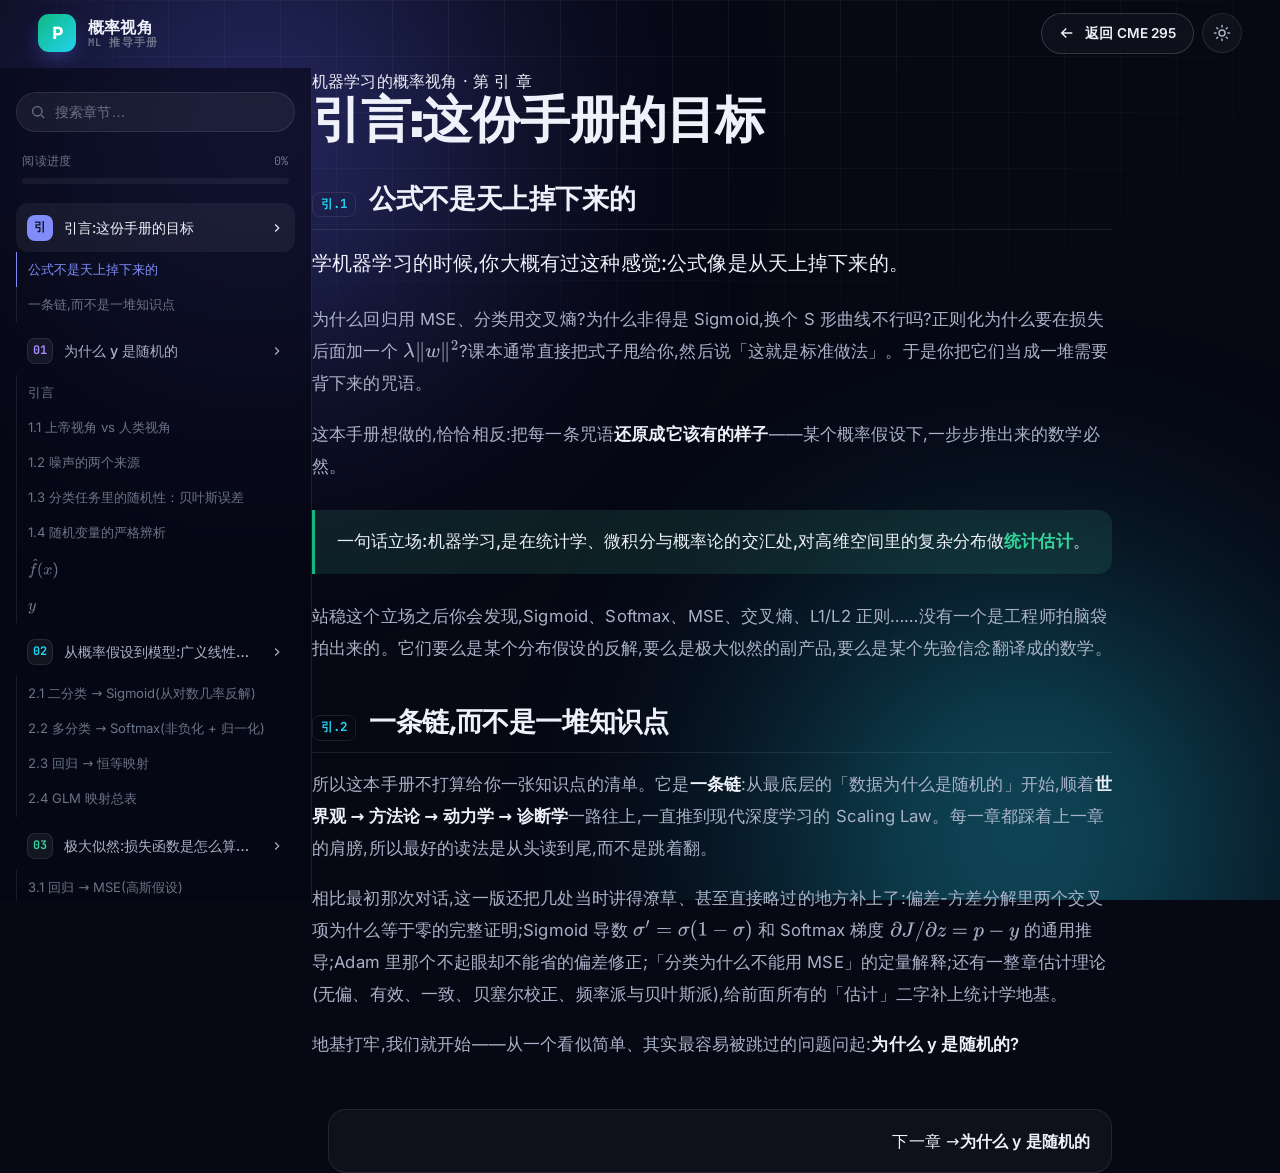
==== commit 01edb20a: "Rewrite handbook in plain-spoken voice for reading flow The handbook was a 1:1 transcription of an i" ====
--- a/handbook.html
+++ b/handbook.html
@@ -89,7 +89,7 @@
       </div>
     </aside>
 
-    <main class="content" id="content"><!-- rendered by JS --></main>
+    <main class="content handbook" id="content"><!-- rendered by JS --></main>
   </div>
 
   <script src="js/handbook.js"></script>
--- a/css/main.css
+++ b/css/main.css
@@ -830,6 +830,28 @@
   border-radius: var(--radius-sm);
   line-height: normal;
 }
+
+/* ---------- Handbook: long-form reading rhythm (scoped, won't touch lecture pages) ---------- */
+.handbook .lec { max-width: 50rem; }
+.handbook .topic { margin-bottom: 2.6rem; }
+.handbook .topic-body { font-size: 1.04rem; }
+.handbook .topic-body p { line-height: 1.92; margin-bottom: 1.15rem; color: var(--text-dim); }
+.handbook .topic-body ul li, .handbook .topic-body ol li { line-height: 1.85; margin-bottom: 0.7rem; }
+/* the very first paragraph of a chapter sets the scene — give it room and presence */
+.handbook .topic:first-of-type .topic-body > p:first-child {
+  font-size: 1.24rem; line-height: 1.8; color: var(--text); font-weight: 450; margin-bottom: 1.45rem;
+}
+.handbook .topic:first-of-type .topic-body > p:first-child strong { color: var(--text); }
+/* blockquote = the one-line insight / 金句; make it a real visual beat */
+.handbook .topic-body blockquote {
+  border-left: 3px solid #10b981;
+  background: color-mix(in srgb, #10b981 9%, var(--surface));
+  padding: 1.05rem 1.35rem; margin: 1.7rem 0; border-radius: 0 14px 14px 0;
+  font-size: 1.09rem; line-height: 1.75; color: var(--text); font-weight: 450;
+}
+.handbook .topic-body blockquote strong { color: #34d399; }
+/* a little more air around the centered formula cards */
+.handbook .topic-body mjx-container[display="true"] { margin: 1.1rem 0 1.5rem; padding: 1.05rem 0.6rem; }
 
 /* Takeaways */
 .takeaways {
